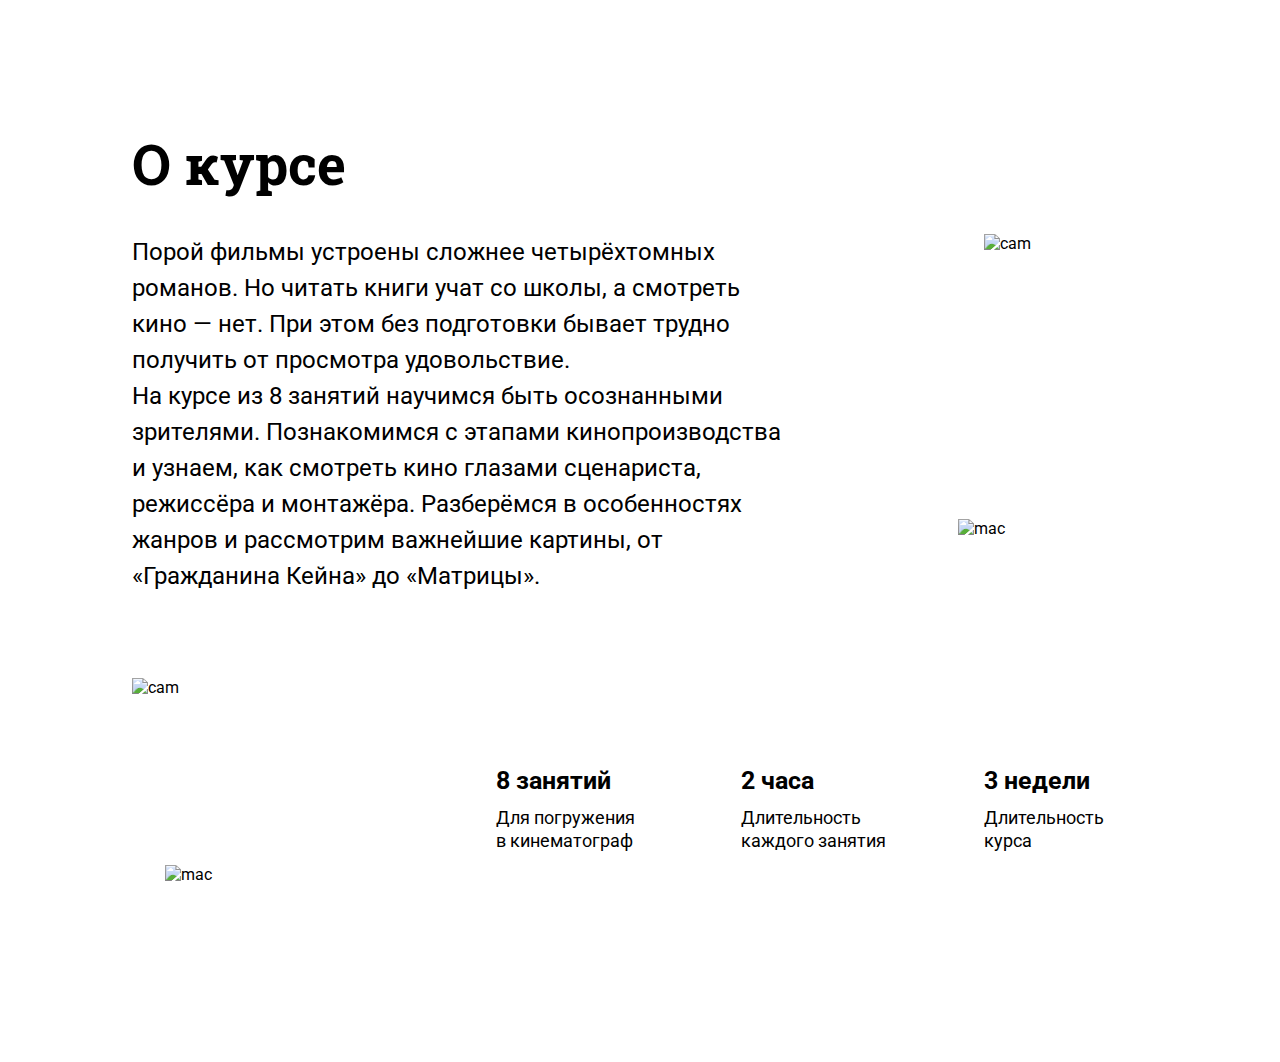
==== index.html @ a2da0950 "Add files via upload" ====
<!DOCTYPE html>
<html lang="en">
<head>
    <meta charset="UTF-8">
    <meta http-equiv="X-UA-Compatible" content="IE=edge">
    <meta name="viewport" content="width=device-width, initial-scale=1.0">
    <link rel="stylesheet" href="figma.css">
    <title> Figma </title>
</head>
<body>
    <div class="wrapper">
        <main>   
            <h1 class="zero">О курсе </h1>
            <p>
                Порой фильмы устроены сложнее четырёхтомных романов. Но читать книги учат со школы, а смотреть кино — нет. При этом без подготовки бывает трудно получить от просмотра удовольствие.
                <br>
                На курсе из 8 занятий научимся быть осознанными зрителями. Познакомимся с этапами кинопроизводства и узнаем, как смотреть кино глазами сценариста, режиссёра и монтажёра. Разберёмся в особенностях жанров и рассмотрим важнейшие картины, от «Гражданина Кейна» до «Матрицы».
            </p>
            
            <img class="back1"  src="C:\Users\haJy\Desktop\Alqo\Ellipse 2.png " alt="mac">
            <img class="photo1" src="C:\Users\haJy\Desktop\Alqo\1.png" alt="cam">
            
            
            <img class="back2"  src="C:\Users\haJy\Desktop\Alqo\Ellipse 3.png" alt="mac">
            <img class="photo2" src="C:\Users\haJy\Desktop\Alqo\photo 1.png" alt="cam"> 
        </main>
        <footer>
        <section class="one"> 
            <h1> 8 занятий </h1>
            <p> Для погружения в кинематограф </p>
        </section>
        <section class="two">
            <h1>2 часа</h1>
            <p> Длительность каждого занятия </p>
        </section>
        <section class="three">
            <h1> 3 недели </h1>
            <p> Длительность курса </p>
        </section>
        </footer>
    </div>
</body>    
</html>
---- figma.css ----
@import url('https://fonts.googleapis.com/css2?family=Roboto+Slab:wght@100;200;300;400;500;600;700;800;900&family=Roboto:wght@100;300;400;500;700;900&display=swap');



body{
    font-family: 'Roboto';
}
.wrapper {
    width: 1440px;
    height: 1046px;
    position: relative;
    background-color: #ffffff;
}
h1{
    font-style: 55px;
    font-weight: 700;
    line-height: 55.76px;
    font-family: 'Roboto Slab' ;
}
.photo1{
    position: absolute;
    width: 314px;
    height: 315px;
    left: 976px;
    top: 226px;

}
.photo2{
    position: absolute;
    width: 232px;
    height: 203px;
    left: 124px;
    top: 670px;
}
main p{
    position: absolute;
    width: 662px;
    height: 374px;
    left: 124px;
    top: 202px;  
    font-family: Roboto;
    font-style: normal;
    font-weight: normal;
    font-size: 24px;
    line-height: 36px;
}
.zero{
    position: absolute;
    width: 365px;
    height: 93px;
    left: 124px;
    top: 91px;
    font-family: Roboto Slab;
    font-style: normal;
    font-weight: bold;
    font-size: 55px;
    line-height: 101.38%;
}
.one h1{
    position: absolute;
    width: 150px;
    height: 39px;
    left: 488px;
    top: 740px;
    font-family: Roboto;
    font-style: normal;
    font-weight: bold;
    font-size: 25px;
    line-height: 32px
}
.one p{
    position: absolute;
    width: 150px;
    height: 39px;
    left: 488px;
    top: 780px;
    font-family: Roboto;
    font-style: normal;
    font-weight: normal;
    font-size: 18px;
    line-height: 23px;
}
.two h1{
    position: absolute;
    width: 150px;
    height: 39px;
    left: 733px;
    top: 740px;
    font-family: Roboto;
    font-style: normal;
    font-weight: bold;
    font-size: 25px;
    line-height: 32px;
}
.two p{
    position: absolute;
    width: 150px;
    height: 39px;
    left: 733px;
    top: 780px;
    font-family: Roboto;
    font-style: normal;
    font-weight: normal;
    font-size: 18px;
    line-height: 23px;
}
.three h1{
    position: absolute;
    width: 150px;
    height: 39px;
    left: 976px;
    top: 740px;
    font-family: Roboto;
    font-style: normal;
    font-weight: bold;
    font-size: 25px;
    line-height: 32px;    
}
.three p{
    position: absolute;
    height: 39px;
    width: 150px;
    left: 976px;
    top: 780px;
    font-family: Roboto;
    font-style: normal;
    font-weight: normal;
    font-size: 18px;
    line-height: 23px;
}
.back1{
    position: absolute;
    width: 366px;
    height: 59px;
    left: 950px;
    top: 511px;
}
.back2{
    position: absolute;
    width: 189px;
    height: 32px;
    left: 157px;
    top: 857px;
}
@media(max-width:830px)
    {
    .wrapper{
        position: relative;
        width: 834px;
        height: 633px;
    }
    .zero{
        position: absolute;
        width: 211.4px;
        height: 53.86px;
        left: 72px;
        top: 56px;
        font-family: Roboto Slab;
        font-style: normal;
        font-weight: bold;
        font-size: 32px;
        line-height: 32px;       
    }
    main p{
        position: absolute;
        width: 383.41px;
        height: 216.61px;
        left: 72px;
        top: 120.29px;
        font-family: Roboto;
        font-style: normal;
        font-weight: normal;
        font-size: 14px;
        line-height: 21px;
    }
    .photo1{
        position: absolute;
        width: 181.86px;
        height: 182.44px;
        left: 565.45px;
        top: 134.19px;
    }
    .back1{
        position: absolute;
        width: 211.98px;
        height: 34.17px;
        left: 550.39px;
        top: 299.25px;
    }
    .one h1{
        position: absolute;
        width: 86.88px;
        height: 22.59px;
        left: 72px;
        top: 407px;
        font-family: Roboto;
        font-style: normal;
        font-weight: bold;
        font-size: 15px;
        line-height: 19px;
    }
    .one p{
        position: absolute;
        width: 86.88px;
        height: 22.59px;
        left: 72px;
        top: 430.17px;
        font-family: Roboto;
        font-style: normal;
        font-weight: normal;
        font-size: 11px;
        line-height: 14px;
    }
    .two h1{
        position: absolute;
        width: 86.88px;
        height: 22.59px;
        left: 213.9px;
        top: 407px;
        font-family: Roboto;
        font-style: normal;
        font-weight: bold;
        font-size: 15px;
        line-height: 19px;
    }
    .two p{
        position: absolute;
        width: 108px;
        height: 23px;
        left: 214.1px;
        top: 429.95px;
        font-family: Roboto;
        font-style: normal;
        font-weight: normal;
        font-size: 11px;
        line-height: 14px;
    }
    .three h1{
        position: absolute;
        width: 86.88px;
        height: 22.59px;
        left: 354.63px;
        top: 407px;
        font-family: Roboto;
        font-style: normal;
        font-weight: bold;
        font-size: 15px;
        line-height: 19px;
    }
    .three p{
        position: absolute;
        width: 86.88px;
        height: 22.59px;
        left: 354.63px;
        top: 430.17px;
        font-family: Roboto;
        font-style: normal;
        font-weight: normal;
        font-size: 11px;
        line-height: 14px;
    }
}
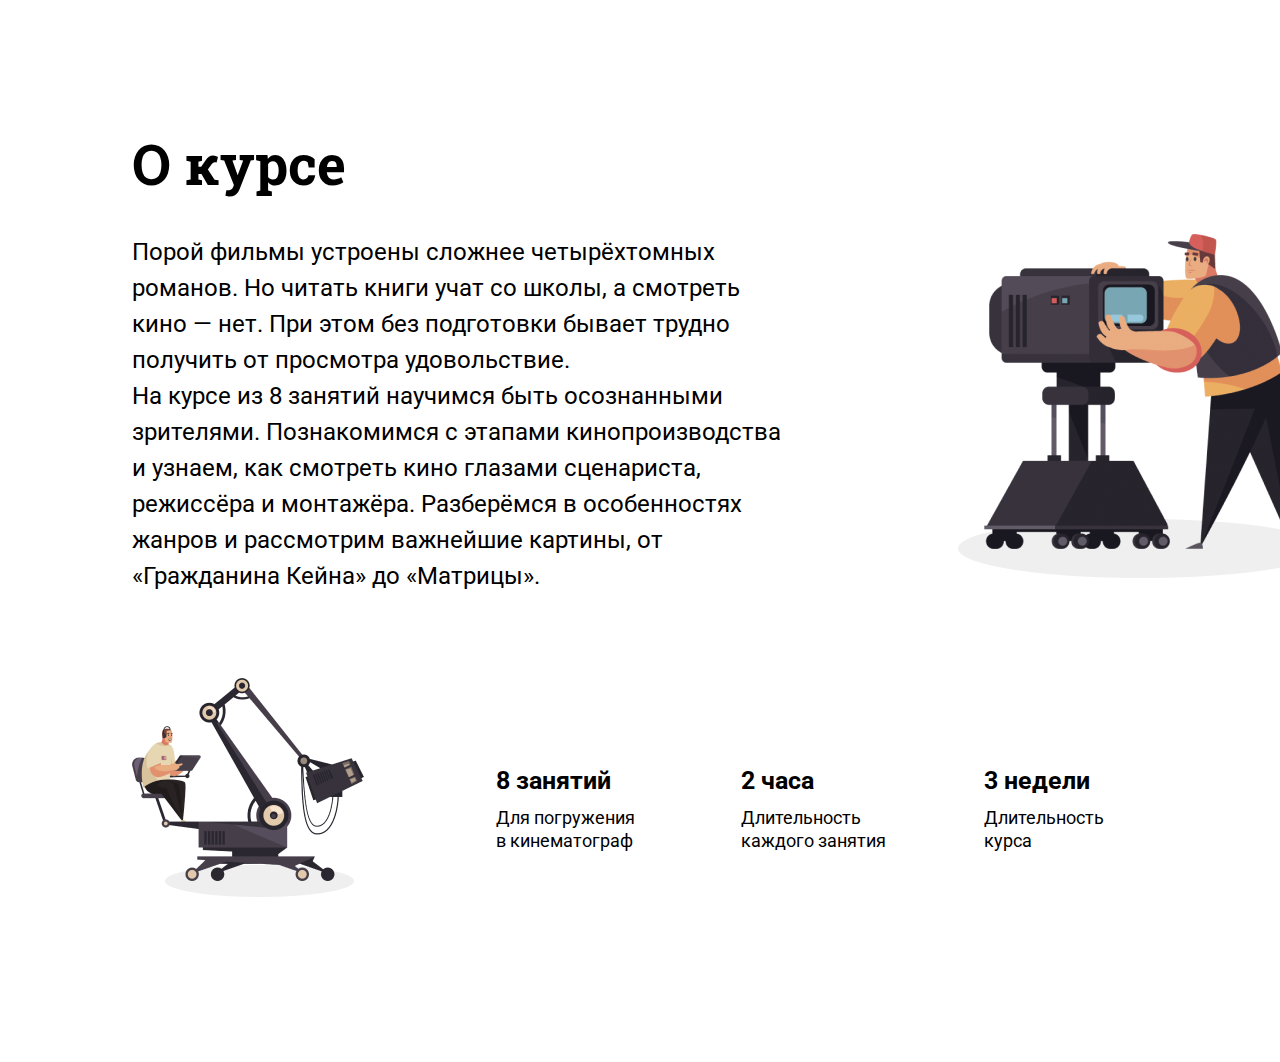
==== commit c290eb4d: "Update index.html" ====
--- a/index.html
+++ b/index.html
@@ -17,12 +17,12 @@
                 На курсе из 8 занятий научимся быть осознанными зрителями. Познакомимся с этапами кинопроизводства и узнаем, как смотреть кино глазами сценариста, режиссёра и монтажёра. Разберёмся в особенностях жанров и рассмотрим важнейшие картины, от «Гражданина Кейна» до «Матрицы».
             </p>
             
-            <img class="back1"  src="C:\Users\haJy\Desktop\Alqo\Ellipse 2.png " alt="mac">
-            <img class="photo1" src="C:\Users\haJy\Desktop\Alqo\1.png" alt="cam">
+            <img class="back1"  src="Ellipse 2.png " alt="mac">
+            <img class="photo1" src="1.png" alt="cam">
             
             
-            <img class="back2"  src="C:\Users\haJy\Desktop\Alqo\Ellipse 3.png" alt="mac">
-            <img class="photo2" src="C:\Users\haJy\Desktop\Alqo\photo 1.png" alt="cam"> 
+            <img class="back2"  src="Ellipse 3.png" alt="mac">
+            <img class="photo2" src="photo 1.png" alt="cam"> 
         </main>
         <footer>
         <section class="one"> 
@@ -40,4 +40,4 @@
         </footer>
     </div>
 </body>    
-</html>+</html>
